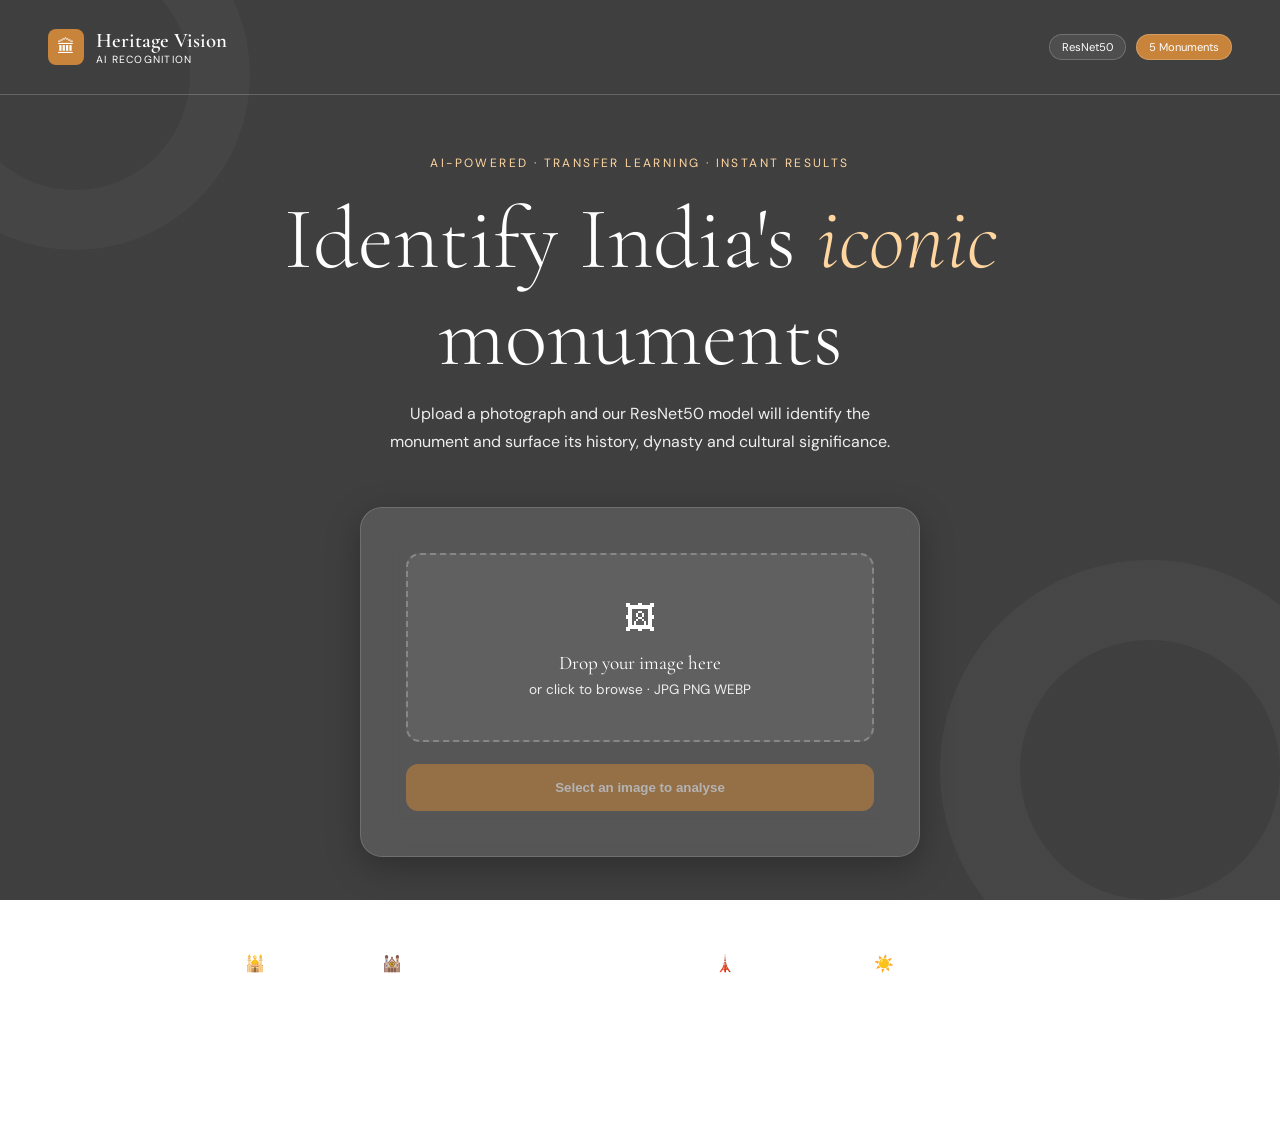
==== templates/index.html @ c8589497 "Final Render deployment build" ====
<!DOCTYPE html>
<html lang="en">

<head>
<meta charset="UTF-8">
<meta name="viewport" content="width=device-width, initial-scale=1.0"/>

<title>Heritage Vision AI — Indian Monument Recognition</title>

<link rel="preconnect" href="https://fonts.googleapis.com">

<link href="https://fonts.googleapis.com/css2?family=Cormorant+Garamond:ital,wght@0,300;0,400;0,600;1,300;1,400&family=DM+Sans:wght@300;400;500&display=swap" rel="stylesheet">

<style>

:root{
--ochre:#C8843A;
--deep:#FFFFFF;
--stone:#EDE4D4;
--sand:rgba(255,255,255,0.08);
--rust:#D17C3D;
--muted:#F2F2F2;
--border:rgba(255,255,255,0.2);
}

*{
margin:0;
padding:0;
box-sizing:border-box;
}

html,body{

height:100%;
min-height:100%;

background:
linear-gradient(
rgba(0,0,0,0.50),
rgba(0,0,0,0.50)
),
url("{{ url_for('static', filename='taj.jpeg') }}");

background-size:cover;
background-position:center;
background-repeat:no-repeat;
background-attachment:fixed;

font-family:'DM Sans',sans-serif;

color:white;

}

/* ARCHES */

.arch-bg{

position:fixed;

bottom:-80px;
right:-80px;

width:420px;
height:420px;

border-radius:50%;

border:80px solid rgba(255,255,255,0.04);

pointer-events:none;

z-index:0;

}

.arch-bg2{

position:fixed;

top:-100px;
left:-100px;

width:350px;
height:350px;

border-radius:50%;

border:60px solid rgba(255,255,255,0.03);

pointer-events:none;

z-index:0;

}

.page{

position:relative;

z-index:1;

min-height:100vh;

display:grid;

grid-template-rows:auto 1fr auto;

}

/* HEADER */

header{

padding:28px 48px;

display:flex;

justify-content:space-between;

align-items:center;

border-bottom:1px solid var(--border);

}

.logo{

display:flex;

align-items:center;

gap:12px;

}

.logo-icon{

width:36px;

height:36px;

background:var(--ochre);

border-radius:8px;

display:flex;

justify-content:center;

align-items:center;

font-size:18px;

}

.logo-text{

font-family:'Cormorant Garamond',serif;

font-size:1.3rem;

font-weight:600;

color:white;

}

.logo-sub{

font-size:.65rem;

letter-spacing:.12em;

text-transform:uppercase;

color:white;

display:block;

}

nav{

display:flex;

gap:10px;

}

.badge{

padding:5px 12px;

border-radius:20px;

border:1px solid var(--border);

background:rgba(255,255,255,0.08);

color:white;

font-size:.7rem;

backdrop-filter:blur(6px);

}

.badge-filled{

background:var(--ochre);

}

/* HERO */

.hero{

display:flex;

flex-direction:column;

justify-content:center;

align-items:center;

padding:60px 24px 80px;

text-align:center;

}

.eyebrow{

font-size:.75rem;

letter-spacing:.2em;

text-transform:uppercase;

margin-bottom:20px;

color:#FFD6A0;

}

h1{

font-family:'Cormorant Garamond',serif;

font-size:clamp(3rem,7vw,5.5rem);

font-weight:300;

line-height:1.1;

margin-bottom:15px;

color:white;

}

h1 em{

font-style:italic;

color:#FFD6A0;

}

.subtitle{

max-width:540px;

line-height:1.8;

margin-bottom:50px;

color:#EEEEEE;

}

/* CARD */

.upload-card{

width:100%;

max-width:560px;

padding:45px;

border-radius:22px;

background:rgba(255,255,255,0.12);

backdrop-filter:blur(18px);

border:1px solid rgba(255,255,255,.15);

box-shadow:

0 10px 35px rgba(0,0,0,.28);

}

/* DROPZONE */

.drop-zone{

padding:42px 24px;

border:2px dashed rgba(255,255,255,.25);

border-radius:14px;

cursor:pointer;

position:relative;

background:rgba(255,255,255,.06);

margin-bottom:22px;

transition:.2s;

}

.drop-zone:hover{

border-color:#FFD6A0;

background:rgba(255,255,255,.09);

}

.drop-zone.dragover{

border-color:#FFD6A0;

}

.drop-zone input{

position:absolute;

inset:0;

opacity:0;

cursor:pointer;

}

.drop-icon{

font-size:2rem;

display:block;

margin-bottom:12px;

}

.drop-title{

font-size:1.2rem;

font-family:'Cormorant Garamond',serif;

margin-bottom:6px;

color:white;

}

.drop-hint{

color:#EEEEEE;

font-size:.85rem;

}

/* PREVIEW */

#preview-container{

display:none;

margin-bottom:20px;

border-radius:14px;

overflow:hidden;

position:relative;

}

#preview-container img{

width:100%;

max-height:240px;

object-fit:cover;

display:block;

}

.preview-label{

position:absolute;

bottom:10px;

left:10px;

background:rgba(0,0,0,.65);

padding:5px 10px;

border-radius:18px;

font-size:.75rem;

}

.preview-remove{

position:absolute;

top:10px;

right:10px;

width:30px;

height:30px;

border:none;

border-radius:50%;

background:rgba(0,0,0,.6);

color:white;

cursor:pointer;

}

/* BUTTON */

.btn-analyse{

width:100%;

padding:16px;

border:none;

border-radius:12px;

background:var(--ochre);

color:white;

font-weight:600;

cursor:pointer;

transition:.2s;

display:flex;

justify-content:center;

align-items:center;

gap:10px;

}

.btn-analyse:hover{

background:#DA8A42;

}

.btn-analyse:disabled{

opacity:.55;

cursor:not-allowed;

}

.spinner{

display:none;

width:18px;

height:18px;

border:2px solid rgba(255,255,255,.3);

border-top:white 2px solid;

border-radius:50%;

animation:spin .7s linear infinite;

}

@keyframes spin{

to{

transform:rotate(360deg);

}

}

/* MONUMENTS */

.monuments-strip{

margin-top:55px;

}

.strip-label{

margin-bottom:18px;

letter-spacing:.2em;

font-size:.7rem;

color:white;

}

.monument-tags{

display:flex;

flex-wrap:wrap;

justify-content:center;

gap:10px;

}

.monument-tag{

padding:8px 16px;

border-radius:20px;

background:rgba(255,255,255,.12);

border:1px solid rgba(255,255,255,.15);

backdrop-filter:blur(10px);

}

/* FOOTER */

footer{

padding:22px 48px;

display:flex;

justify-content:space-between;

border-top:1px solid rgba(255,255,255,.15);

color:white;

font-size:.75rem;

}

.footer-right{

display:flex;

gap:20px;

}

@media(max-width:640px){

header{

padding:20px;

}

nav{

display:none;

}

.upload-card{

padding:28px 20px;

}

footer{

padding:20px;

flex-direction:column;

gap:8px;

text-align:center;

}

}

</style>

</head>

<body>

<div class="arch-bg"></div>
<div class="arch-bg2"></div>

<div class="page">

<header>

<div class="logo">

<div class="logo-icon">🏛</div>

<div>

<span class="logo-text">Heritage Vision</span>

<span class="logo-sub">AI Recognition</span>

</div>

</div>

<nav>

<span class="badge">ResNet50</span>

<span class="badge badge-filled">5 Monuments</span>

</nav>

</header>

<main class="hero">

<p class="eyebrow">
AI-powered · Transfer Learning · Instant Results
</p>

<h1>
Identify India's <em>iconic</em><br>
monuments
</h1>

<p class="subtitle">
Upload a photograph and our ResNet50 model will identify the monument and surface its history, dynasty and cultural significance.
</p>

<form
class="upload-card"
action="/predict"
method="POST"
enctype="multipart/form-data"
id="upload-form">

<div id="preview-container">

<img id="preview-img">

<span class="preview-label">
Ready to analyse
</span>

<button
type="button"
class="preview-remove"
id="remove-btn">
✕
</button>

</div>

<div class="drop-zone" id="drop-zone">

<input
type="file"
name="image"
id="file-input"
accept="image/*"
required>

<span class="drop-icon">
🖼
</span>

<p class="drop-title">
Drop your image here
</p>

<p class="drop-hint">
or click to browse · JPG PNG WEBP
</p>

</div>

<button
class="btn-analyse"
type="submit"
id="submit-btn"
disabled>

<span
class="spinner"
id="spinner">
</span>

<span id="btn-text">
Select an image to analyse
</span>

</button>

</form>

<div class="monuments-strip">

<p class="strip-label">
SUPPORTED MONUMENTS
</p>

<div class="monument-tags">

<span class="monument-tag">
🕌 Taj Mahal
</span>

<span class="monument-tag">
🕍 Charminar
</span>

<span class="monument-tag">
⛩ Gateway of India
</span>

<span class="monument-tag">
🗼 Qutub Minar
</span>

<span class="monument-tag">
☀️ Sun Temple Konark
</span>

</div>

</div>

</main>

<footer>

<span>
Heritage Vision AI · Built with TensorFlow & Flask
</span>

<div class="footer-right">

<span>
ResNet50 Transfer Learning
</span>

<span>
SQLite Knowledge Base
</span>

</div>

</footer>

</div>

<script>

const fileInput=document.getElementById('file-input');
const dropZone=document.getElementById('drop-zone');
const previewCon=document.getElementById('preview-container');
const previewImg=document.getElementById('preview-img');
const removeBtn=document.getElementById('remove-btn');
const submitBtn=document.getElementById('submit-btn');
const btnText=document.getElementById('btn-text');
const spinner=document.getElementById('spinner');
const form=document.getElementById('upload-form');

function showPreview(file){

if(!file)return;

const url=URL.createObjectURL(file);

previewImg.src=url;

previewCon.style.display='block';

dropZone.style.display='none';

submitBtn.disabled=false;

btnText.textContent='Analyse Monument';

}

function resetUpload(){

previewCon.style.display='none';

dropZone.style.display='block';

fileInput.value='';

submitBtn.disabled=true;

btnText.textContent='Select an image to analyse';

}

fileInput.addEventListener('change',()=>{

if(fileInput.files[0])
showPreview(fileInput.files[0]);

});

removeBtn.addEventListener(
'click',
resetUpload
);

['dragover','dragenter']
.forEach(event=>{

dropZone.addEventListener(
event,
e=>{

e.preventDefault();

dropZone.classList.add('dragover');

});

});

['drop','dragleave']
.forEach(event=>{

dropZone.addEventListener(
event,
e=>{

e.preventDefault();

dropZone.classList.remove('dragover');

});

});

dropZone.addEventListener(
'drop',
e=>{

const file=e.dataTransfer.files[0];

if(file){

fileInput.files=e.dataTransfer.files;

showPreview(file);

}

});

form.addEventListener(
'submit',
()=>{

submitBtn.disabled=true;

spinner.style.display='block';

btnText.textContent='Analysing...';

});

</script>

</body>
</html>
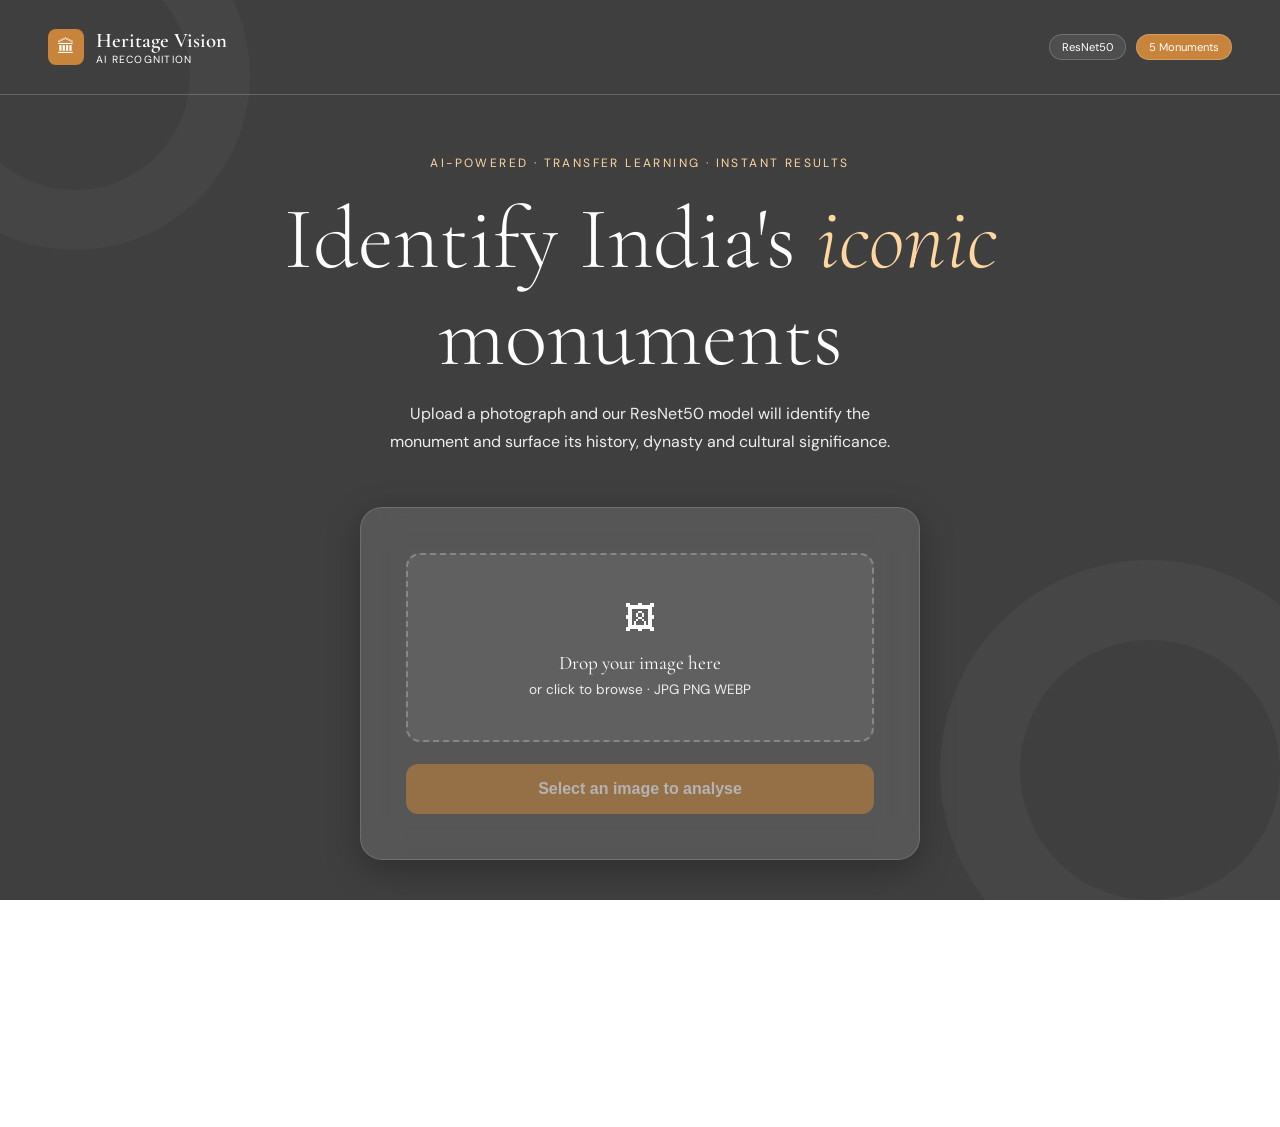
==== commit 6b6686b2: "Improved mobile responsiveness and layout" ====
--- a/templates/index.html
+++ b/templates/index.html
@@ -1,3 +1,4 @@
+
 <!DOCTYPE html>
 <html lang="en">
 
@@ -30,606 +31,371 @@
 }
 
 html,body{
-
 height:100%;
 min-height:100%;
-
 background:
-linear-gradient(
-rgba(0,0,0,0.50),
-rgba(0,0,0,0.50)
-),
-url("{{ url_for('static', filename='taj.jpeg') }}");
-
+linear-gradient(rgba(0,0,0,0.50),rgba(0,0,0,0.50)),
+url("{{ url_for('static', filename='blue.png') }}");
 background-size:cover;
 background-position:center;
 background-repeat:no-repeat;
 background-attachment:fixed;
-
 font-family:'DM Sans',sans-serif;
-
-color:white;
-
+color:white;
+overflow-x:hidden;
+}
+
+/* iOS fix */
+@supports(-webkit-touch-callout:none){
+html,body{background-attachment:scroll;}
 }
 
 /* ARCHES */
-
 .arch-bg{
-
 position:fixed;
-
 bottom:-80px;
 right:-80px;
-
 width:420px;
 height:420px;
-
 border-radius:50%;
-
 border:80px solid rgba(255,255,255,0.04);
-
 pointer-events:none;
-
 z-index:0;
-
 }
 
 .arch-bg2{
-
 position:fixed;
-
 top:-100px;
 left:-100px;
-
 width:350px;
 height:350px;
-
 border-radius:50%;
-
 border:60px solid rgba(255,255,255,0.03);
-
 pointer-events:none;
-
 z-index:0;
-
 }
 
 .page{
-
 position:relative;
-
 z-index:1;
-
 min-height:100vh;
-
 display:grid;
-
 grid-template-rows:auto 1fr auto;
-
 }
 
 /* HEADER */
-
 header{
-
 padding:28px 48px;
-
-display:flex;
-
+display:flex;
 justify-content:space-between;
-
 align-items:center;
-
 border-bottom:1px solid var(--border);
-
 }
 
 .logo{
-
-display:flex;
-
+display:flex;
 align-items:center;
-
 gap:12px;
-
 }
 
 .logo-icon{
-
 width:36px;
-
 height:36px;
-
 background:var(--ochre);
-
 border-radius:8px;
-
-display:flex;
-
+display:flex;
 justify-content:center;
-
 align-items:center;
-
 font-size:18px;
-
+flex-shrink:0;
 }
 
 .logo-text{
-
 font-family:'Cormorant Garamond',serif;
-
 font-size:1.3rem;
-
 font-weight:600;
-
-color:white;
-
+color:white;
 }
 
 .logo-sub{
-
 font-size:.65rem;
-
 letter-spacing:.12em;
-
 text-transform:uppercase;
-
-color:white;
-
+color:white;
 display:block;
-
 }
 
 nav{
-
-display:flex;
-
+display:flex;
 gap:10px;
-
+flex-shrink:0;
 }
 
 .badge{
-
 padding:5px 12px;
-
 border-radius:20px;
-
 border:1px solid var(--border);
-
 background:rgba(255,255,255,0.08);
-
-color:white;
-
+color:white;
 font-size:.7rem;
-
 backdrop-filter:blur(6px);
-
+white-space:nowrap;
 }
 
 .badge-filled{
-
 background:var(--ochre);
-
 }
 
 /* HERO */
-
 .hero{
-
-display:flex;
-
+display:flex;
 flex-direction:column;
-
 justify-content:center;
-
 align-items:center;
-
 padding:60px 24px 80px;
-
 text-align:center;
-
 }
 
 .eyebrow{
-
 font-size:.75rem;
-
 letter-spacing:.2em;
-
 text-transform:uppercase;
-
 margin-bottom:20px;
-
 color:#FFD6A0;
-
 }
 
 h1{
-
 font-family:'Cormorant Garamond',serif;
-
-font-size:clamp(3rem,7vw,5.5rem);
-
+font-size:clamp(2.8rem,7vw,5.5rem);
 font-weight:300;
-
 line-height:1.1;
-
 margin-bottom:15px;
-
-color:white;
-
+color:white;
 }
 
 h1 em{
-
 font-style:italic;
-
 color:#FFD6A0;
-
 }
 
 .subtitle{
-
 max-width:540px;
-
 line-height:1.8;
-
 margin-bottom:50px;
-
 color:#EEEEEE;
-
+width:100%;
 }
 
 /* CARD */
-
 .upload-card{
-
 width:100%;
-
 max-width:560px;
-
 padding:45px;
-
 border-radius:22px;
-
 background:rgba(255,255,255,0.12);
-
 backdrop-filter:blur(18px);
-
 border:1px solid rgba(255,255,255,.15);
-
-box-shadow:
-
-0 10px 35px rgba(0,0,0,.28);
-
+box-shadow:0 10px 35px rgba(0,0,0,.28);
 }
 
 /* DROPZONE */
-
 .drop-zone{
-
 padding:42px 24px;
-
 border:2px dashed rgba(255,255,255,.25);
-
 border-radius:14px;
-
 cursor:pointer;
-
 position:relative;
-
 background:rgba(255,255,255,.06);
-
 margin-bottom:22px;
-
 transition:.2s;
-
 }
 
 .drop-zone:hover{
-
 border-color:#FFD6A0;
-
 background:rgba(255,255,255,.09);
-
 }
 
 .drop-zone.dragover{
-
 border-color:#FFD6A0;
-
 }
 
 .drop-zone input{
-
 position:absolute;
-
 inset:0;
-
 opacity:0;
-
 cursor:pointer;
-
 }
 
 .drop-icon{
-
 font-size:2rem;
-
 display:block;
-
 margin-bottom:12px;
-
 }
 
 .drop-title{
-
 font-size:1.2rem;
-
 font-family:'Cormorant Garamond',serif;
-
 margin-bottom:6px;
-
-color:white;
-
+color:white;
 }
 
 .drop-hint{
-
 color:#EEEEEE;
-
 font-size:.85rem;
-
 }
 
 /* PREVIEW */
-
 #preview-container{
-
 display:none;
-
 margin-bottom:20px;
-
 border-radius:14px;
-
 overflow:hidden;
-
 position:relative;
-
 }
 
 #preview-container img{
-
 width:100%;
-
 max-height:240px;
-
 object-fit:cover;
-
 display:block;
-
 }
 
 .preview-label{
-
 position:absolute;
-
 bottom:10px;
-
 left:10px;
-
 background:rgba(0,0,0,.65);
-
 padding:5px 10px;
-
 border-radius:18px;
-
 font-size:.75rem;
-
 }
 
 .preview-remove{
-
 position:absolute;
-
 top:10px;
-
 right:10px;
-
 width:30px;
-
 height:30px;
-
 border:none;
-
 border-radius:50%;
-
 background:rgba(0,0,0,.6);
-
-color:white;
-
+color:white;
 cursor:pointer;
-
 }
 
 /* BUTTON */
-
 .btn-analyse{
-
 width:100%;
-
 padding:16px;
-
 border:none;
-
 border-radius:12px;
-
 background:var(--ochre);
-
-color:white;
-
+color:white;
 font-weight:600;
-
 cursor:pointer;
-
 transition:.2s;
-
-display:flex;
-
+display:flex;
 justify-content:center;
-
 align-items:center;
-
 gap:10px;
-
+font-size:1rem;
 }
 
 .btn-analyse:hover{
-
 background:#DA8A42;
-
 }
 
 .btn-analyse:disabled{
-
 opacity:.55;
-
 cursor:not-allowed;
-
 }
 
 .spinner{
-
 display:none;
-
 width:18px;
-
 height:18px;
-
 border:2px solid rgba(255,255,255,.3);
-
 border-top:white 2px solid;
-
 border-radius:50%;
-
 animation:spin .7s linear infinite;
-
-}
-
-@keyframes spin{
-
-to{
-
-transform:rotate(360deg);
-
-}
-
-}
+flex-shrink:0;
+}
+
+@keyframes spin{to{transform:rotate(360deg);}}
 
 /* MONUMENTS */
-
 .monuments-strip{
-
 margin-top:55px;
-
+width:100%;
 }
 
 .strip-label{
-
 margin-bottom:18px;
-
 letter-spacing:.2em;
-
 font-size:.7rem;
-
-color:white;
-
+color:white;
 }
 
 .monument-tags{
-
-display:flex;
-
+display:flex;
 flex-wrap:wrap;
-
 justify-content:center;
-
 gap:10px;
-
 }
 
 .monument-tag{
-
 padding:8px 16px;
-
 border-radius:20px;
-
 background:rgba(255,255,255,.12);
-
 border:1px solid rgba(255,255,255,.15);
-
 backdrop-filter:blur(10px);
-
 }
 
 /* FOOTER */
-
 footer{
-
 padding:22px 48px;
-
-display:flex;
-
+display:flex;
 justify-content:space-between;
-
 border-top:1px solid rgba(255,255,255,.15);
-
-color:white;
-
+color:white;
 font-size:.75rem;
-
 }
 
 .footer-right{
-
-display:flex;
-
+display:flex;
 gap:20px;
-
-}
-
-@media(max-width:640px){
-
-header{
-
-padding:20px;
-
-}
-
-nav{
-
-display:none;
-
-}
-
-.upload-card{
-
-padding:28px 20px;
-
-}
-
+}
+
+/* ── TABLET (600–1024px) ─────────────────────────── */
+@media(min-width:600px) and (max-width:1024px){
+header{padding:20px 28px;}
+.hero{padding:48px 28px 64px;}
+.upload-card{padding:36px 28px;max-width:520px;}
+footer{padding:18px 28px;}
+}
+
+/* ── MOBILE (<600px) ─────────────────────────────── */
+@media(max-width:599px){
+header{padding:14px 16px;}
+nav{display:none;}
+.hero{padding:32px 16px 48px;}
+h1{font-size:clamp(2rem,9vw,2.8rem);}
+h1 br{display:none;}
+.eyebrow{font-size:.68rem;letter-spacing:.15em;}
+.subtitle{font-size:.88rem;line-height:1.7;margin-bottom:32px;}
+.upload-card{padding:22px 16px;border-radius:16px;}
+.drop-zone{padding:28px 16px;}
+.drop-title{font-size:1.05rem;}
+.drop-hint{font-size:.8rem;}
+.monuments-strip{margin-top:36px;}
+.monument-tag{padding:6px 12px;font-size:.8rem;}
 footer{
-
-padding:20px;
-
-flex-direction:column;
-
-gap:8px;
-
-text-align:center;
-
-}
-
+  padding:14px 16px;
+  flex-direction:column;
+  gap:6px;
+  text-align:center;
+}
+.footer-right{justify-content:center;flex-wrap:wrap;gap:10px;}
 }
 
 </style>
@@ -650,21 +416,15 @@
 <div class="logo-icon">🏛</div>
 
 <div>
-
 <span class="logo-text">Heritage Vision</span>
-
 <span class="logo-sub">AI Recognition</span>
-
 </div>
 
 </div>
 
 <nav>
-
 <span class="badge">ResNet50</span>
-
 <span class="badge badge-filled">5 Monuments</span>
-
 </nav>
 
 </header>
@@ -692,92 +452,35 @@
 id="upload-form">
 
 <div id="preview-container">
-
 <img id="preview-img">
-
-<span class="preview-label">
-Ready to analyse
-</span>
-
-<button
-type="button"
-class="preview-remove"
-id="remove-btn">
-✕
+<span class="preview-label">Ready to analyse</span>
+<button type="button" class="preview-remove" id="remove-btn">✕</button>
+</div>
+
+<div class="drop-zone" id="drop-zone">
+<input type="file" name="image" id="file-input" accept="image/*" required>
+<span class="drop-icon">🖼</span>
+<p class="drop-title">Drop your image here</p>
+<p class="drop-hint">or click to browse · JPG PNG WEBP</p>
+</div>
+
+<button class="btn-analyse" type="submit" id="submit-btn" disabled>
+<span class="spinner" id="spinner"></span>
+<span id="btn-text">Select an image to analyse</span>
 </button>
 
-</div>
-
-<div class="drop-zone" id="drop-zone">
-
-<input
-type="file"
-name="image"
-id="file-input"
-accept="image/*"
-required>
-
-<span class="drop-icon">
-🖼
-</span>
-
-<p class="drop-title">
-Drop your image here
-</p>
-
-<p class="drop-hint">
-or click to browse · JPG PNG WEBP
-</p>
-
-</div>
-
-<button
-class="btn-analyse"
-type="submit"
-id="submit-btn"
-disabled>
-
-<span
-class="spinner"
-id="spinner">
-</span>
-
-<span id="btn-text">
-Select an image to analyse
-</span>
-
-</button>
-
 </form>
 
 <div class="monuments-strip">
 
-<p class="strip-label">
-SUPPORTED MONUMENTS
-</p>
+<p class="strip-label">SUPPORTED MONUMENTS</p>
 
 <div class="monument-tags">
-
-<span class="monument-tag">
-🕌 Taj Mahal
-</span>
-
-<span class="monument-tag">
-🕍 Charminar
-</span>
-
-<span class="monument-tag">
-⛩ Gateway of India
-</span>
-
-<span class="monument-tag">
-🗼 Qutub Minar
-</span>
-
-<span class="monument-tag">
-☀️ Sun Temple Konark
-</span>
-
+<span class="monument-tag">🕌 Taj Mahal</span>
+<span class="monument-tag">🕍 Charminar</span>
+<span class="monument-tag">⛩ Gateway of India</span>
+<span class="monument-tag">🗼 Qutub Minar</span>
+<span class="monument-tag">☀️ Sun Temple Konark</span>
 </div>
 
 </div>
@@ -786,20 +489,11 @@
 
 <footer>
 
-<span>
-Heritage Vision AI · Built with TensorFlow & Flask
-</span>
+<span>Heritage Vision AI · Built with TensorFlow & Flask</span>
 
 <div class="footer-right">
-
-<span>
-ResNet50 Transfer Learning
-</span>
-
-<span>
-SQLite Knowledge Base
-</span>
-
+<span>ResNet50 Transfer Learning</span>
+<span>SQLite Knowledge Base</span>
 </div>
 
 </footer>
@@ -819,108 +513,58 @@
 const form=document.getElementById('upload-form');
 
 function showPreview(file){
-
 if(!file)return;
-
 const url=URL.createObjectURL(file);
-
 previewImg.src=url;
-
 previewCon.style.display='block';
-
 dropZone.style.display='none';
-
 submitBtn.disabled=false;
-
 btnText.textContent='Analyse Monument';
-
 }
 
 function resetUpload(){
-
 previewCon.style.display='none';
-
 dropZone.style.display='block';
-
 fileInput.value='';
-
 submitBtn.disabled=true;
-
 btnText.textContent='Select an image to analyse';
-
 }
 
 fileInput.addEventListener('change',()=>{
-
-if(fileInput.files[0])
-showPreview(fileInput.files[0]);
-
-});
-
-removeBtn.addEventListener(
-'click',
-resetUpload
-);
-
-['dragover','dragenter']
-.forEach(event=>{
-
-dropZone.addEventListener(
-event,
-e=>{
-
+if(fileInput.files[0])showPreview(fileInput.files[0]);
+});
+
+removeBtn.addEventListener('click',resetUpload);
+
+['dragover','dragenter'].forEach(event=>{
+dropZone.addEventListener(event,e=>{
 e.preventDefault();
-
 dropZone.classList.add('dragover');
-
-});
-
-});
-
-['drop','dragleave']
-.forEach(event=>{
-
-dropZone.addEventListener(
-event,
-e=>{
-
+});
+});
+
+['drop','dragleave'].forEach(event=>{
+dropZone.addEventListener(event,e=>{
 e.preventDefault();
-
 dropZone.classList.remove('dragover');
-
-});
-
-});
-
-dropZone.addEventListener(
-'drop',
-e=>{
-
+});
+});
+
+dropZone.addEventListener('drop',e=>{
 const file=e.dataTransfer.files[0];
-
 if(file){
-
 fileInput.files=e.dataTransfer.files;
-
 showPreview(file);
-
-}
-
-});
-
-form.addEventListener(
-'submit',
-()=>{
-
+}
+});
+
+form.addEventListener('submit',()=>{
 submitBtn.disabled=true;
-
 spinner.style.display='block';
-
 btnText.textContent='Analysing...';
-
 });
 
 </script>
 
 </body>
-</html>+</html>
